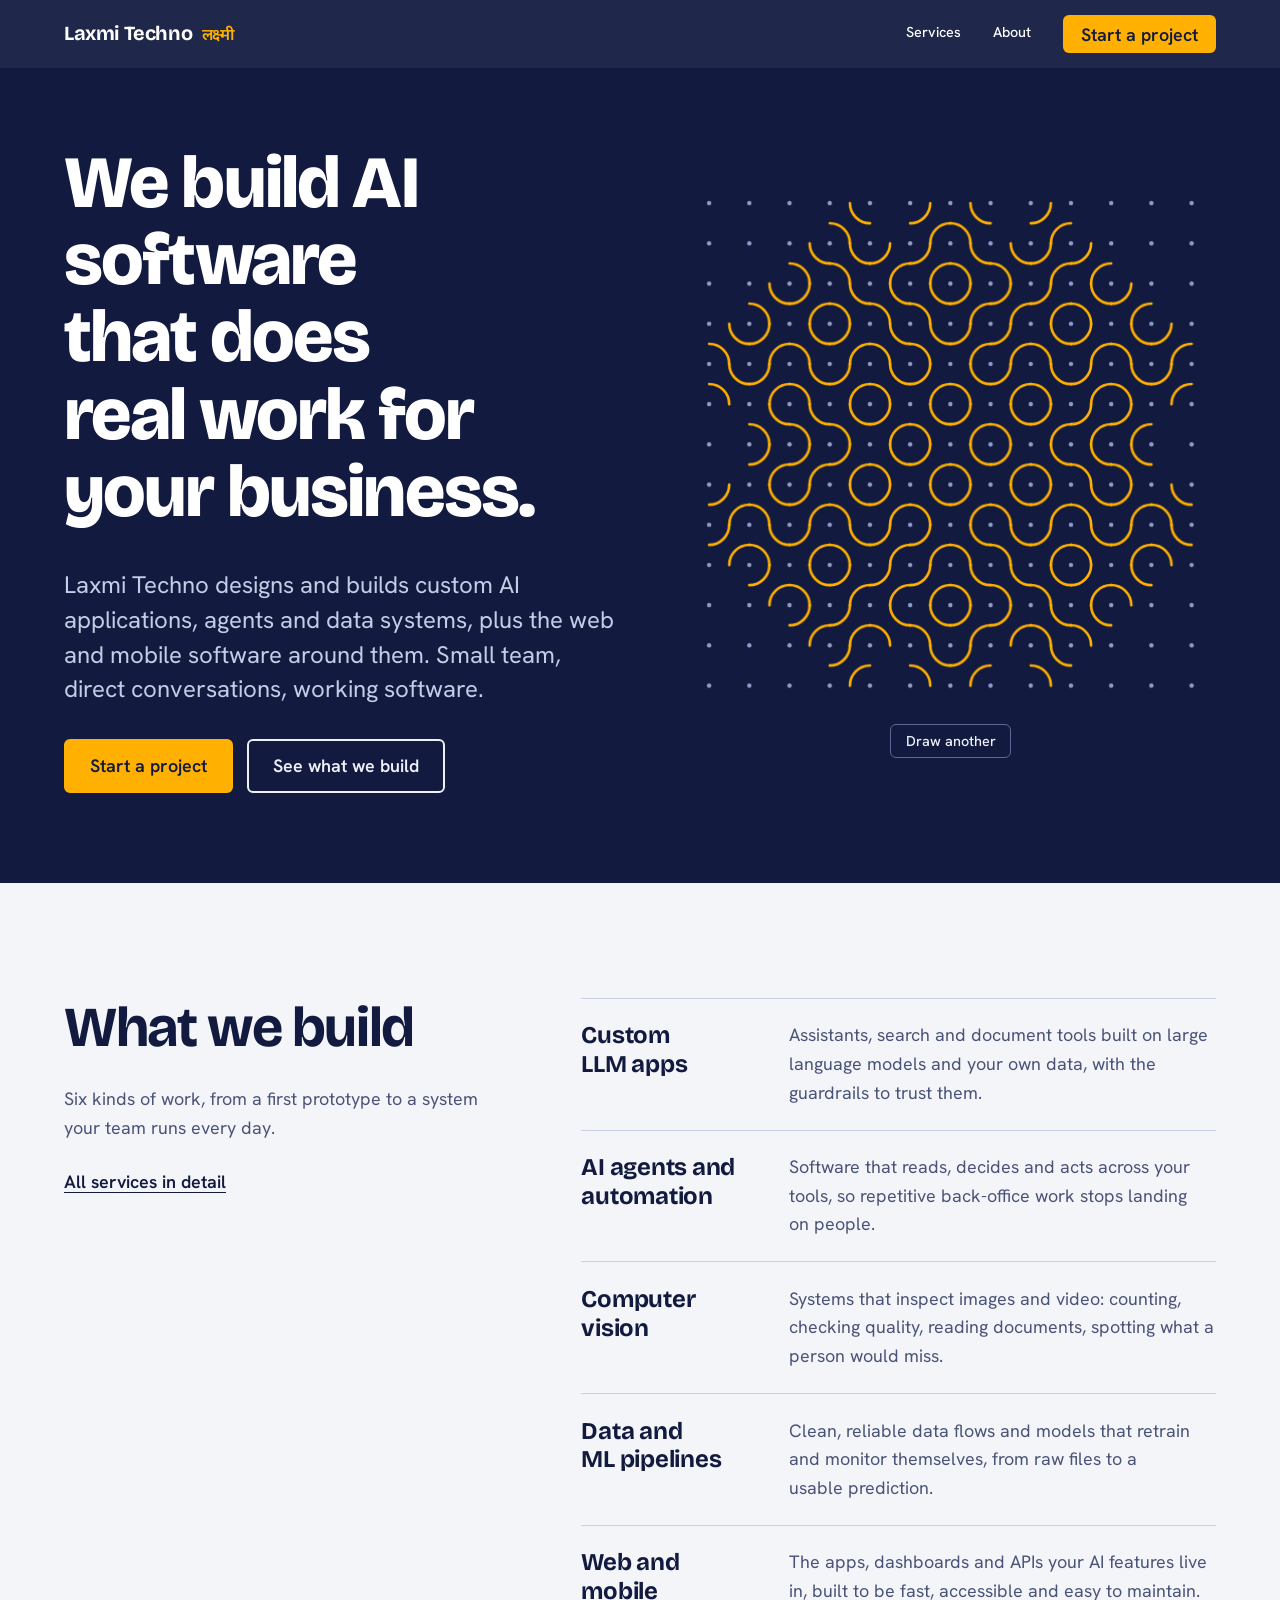
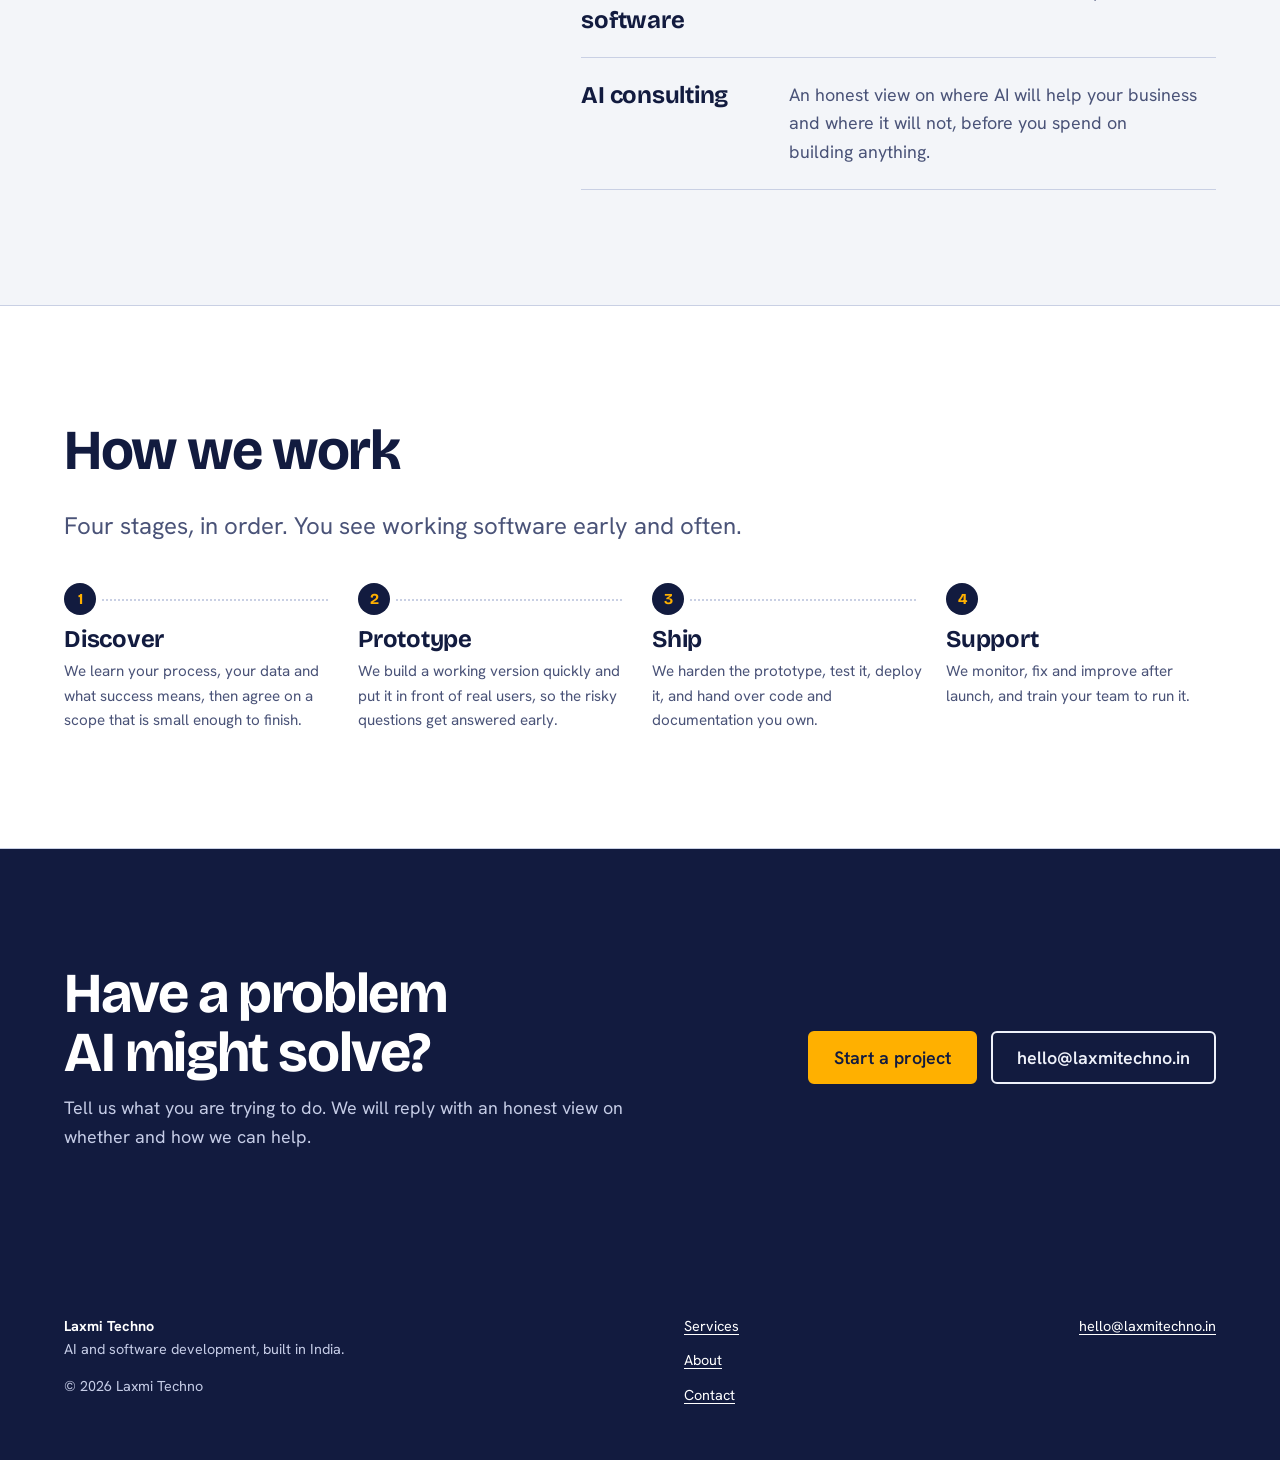
==== index.html @ ea424ab6 "Launch Laxmi Techno website Co-Authored-By: Claude Sonnet 5.5 <noreply@anthropic.com>" ====
<!doctype html>
<html lang="en">
<head>
<meta charset="utf-8"><meta name="viewport" content="width=device-width,initial-scale=1">
<title>Laxmi Techno — AI and software development</title>
<meta name="description" content="Laxmi Techno — AI and software development. We build custom LLM apps, AI agents, computer vision, data pipelines and web and mobile software for businesses.">
<link rel="canonical" href="https://laxmitechno.in/">
<link rel="icon" href="/assets/favicon.svg" type="image/svg+xml">
<link rel="preconnect" href="https://fonts.googleapis.com"><link rel="preconnect" href="https://fonts.gstatic.com" crossorigin>
<link href="https://fonts.googleapis.com/css2?family=Bricolage+Grotesque:opsz,wght@12..96,500;12..96,700;12..96,800&family=Hanken+Grotesk:wght@400;500;600&family=Noto+Sans+Devanagari:wght@600&display=swap" rel="stylesheet">
<link rel="stylesheet" href="/css/base.css">
<link rel="stylesheet" href="/css/home.css">
<meta name="theme-color" content="#121B3F">
<meta property="og:site_name" content="Laxmi Techno"><meta property="og:image" content="https://laxmitechno.in/assets/og.svg">
<meta property="og:title" content="Laxmi Techno — AI and software development">
<meta property="og:description" content="We build AI software that does real work for your business.">
<meta property="og:url" content="https://laxmitechno.in/">
<script type="application/ld+json">{"@context":"https://schema.org","@type":"Organization","name":"Laxmi Techno","url":"https://laxmitechno.in","email":"hello@laxmitechno.in","description":"AI and software development: custom LLM apps, AI agents, computer vision, data pipelines, and web and mobile software."}</script>
</head>
<body>
<a class="skip" href="#main">Skip to content</a>
<header class="site-header"><div class="wrap">
  <a class="brand" href="/">Laxmi Techno <span class="deva" lang="hi" aria-hidden="true">लक्ष्मी</span></a>
  <nav class="nav" aria-label="Main">
    <a href="/services.html">Services</a><a href="/about.html">About</a>
    <a class="btn" href="/contact.html">Start a project</a>
  </nav>
</div></header>
<main id="main">

<section class="home-hero dark" aria-labelledby="hero-title">
  <div class="wrap">
    <div>
      <h1 id="hero-title">We build AI software that does real work for your business.</h1>
      <p class="lede">Laxmi Techno designs and builds custom AI applications, agents and data systems, plus the web and mobile software around them. Small team, direct conversations, working software.</p>
      <div class="home-actions">
        <a class="btn" href="/contact.html">Start a project</a>
        <a class="btn ghost" href="/services.html">See what we build</a>
      </div>
    </div>
    <div class="home-stage">
      <svg id="kolam" class="kolam" aria-hidden="true" focusable="false"></svg>
      <div class="home-stage-foot"><button type="button" class="home-redraw" id="kolam-redraw">Draw another</button></div>
    </div>
  </div>
</section>

<section class="section" aria-labelledby="cap-title">
  <div class="wrap home-cap">
    <div class="home-cap-head">
      <h2 id="cap-title">What we build</h2>
      <p>Six kinds of work, from a first prototype to a system your team runs every day.</p>
      <a class="home-more" href="/services.html">All services in detail</a>
    </div>
    <ul class="home-cap-list">
      <li><h3>Custom LLM apps</h3><p>Assistants, search and document tools built on large language models and your own data, with the guardrails to trust them.</p></li>
      <li><h3>AI agents and automation</h3><p>Software that reads, decides and acts across your tools, so repetitive back-office work stops landing on people.</p></li>
      <li><h3>Computer vision</h3><p>Systems that inspect images and video: counting, checking quality, reading documents, spotting what a person would miss.</p></li>
      <li><h3>Data and ML pipelines</h3><p>Clean, reliable data flows and models that retrain and monitor themselves, from raw files to a usable prediction.</p></li>
      <li><h3>Web and mobile software</h3><p>The apps, dashboards and APIs your AI features live in, built to be fast, accessible and easy to maintain.</p></li>
      <li><h3>AI consulting</h3><p>An honest view on where AI will help your business and where it will not, before you spend on building anything.</p></li>
    </ul>
  </div>
</section>

<section class="section home-process" aria-labelledby="process-title">
  <div class="wrap">
    <h2 id="process-title">How we work</h2>
    <p class="lede">Four stages, in order. You see working software early and often.</p>
    <ol class="home-steps">
      <li><h3>Discover</h3><p>We learn your process, your data and what success means, then agree on a scope that is small enough to finish.</p></li>
      <li><h3>Prototype</h3><p>We build a working version quickly and put it in front of real users, so the risky questions get answered early.</p></li>
      <li><h3>Ship</h3><p>We harden the prototype, test it, deploy it, and hand over code and documentation you own.</p></li>
      <li><h3>Support</h3><p>We monitor, fix and improve after launch, and train your team to run it.</p></li>
    </ol>
  </div>
</section>

<section class="section home-close dark" aria-labelledby="close-title">
  <div class="wrap">
    <div>
      <h2 id="close-title">Have a problem AI might solve?</h2>
      <p>Tell us what you are trying to do. We will reply with an honest view on whether and how we can help.</p>
    </div>
    <div class="home-actions">
      <a class="btn" href="/contact.html">Start a project</a>
      <a class="btn ghost" href="mailto:hello@laxmitechno.in">hello@laxmitechno.in</a>
    </div>
  </div>
</section>

</main>
<footer class="site-footer"><div class="wrap">
  <div><strong style="color:#fff">Laxmi Techno</strong><p>AI and software development, built in India.</p><p>&copy; <span id="yr">2026</span> Laxmi Techno</p></div>
  <ul><li><a href="/services.html">Services</a></li><li><a href="/about.html">About</a></li><li><a href="/contact.html">Contact</a></li></ul>
  <ul><li><a href="mailto:hello@laxmitechno.in">hello@laxmitechno.in</a></li></ul>
</div></footer>
<script>document.getElementById('yr').textContent=new Date().getFullYear()</script>
<script src="/js/kolam.js"></script>
</body>
</html>
---- css/base.css ----
/* Laxmi Techno — shared design system. Pages add their own css file on top; never edit this file from a page task. */
:root{
  --indigo:#121B3F;      /* indigo-dye ink: dark surfaces, text */
  --indigo-2:#1E2B63;    /* raised dark surface */
  --chalk:#F3F5F9;       /* page ground (cool chalk, not cream) */
  --paper:#FFFFFF;
  --marigold:#FFB000;    /* primary accent, the kolam line */
  --rani:#D6246E;        /* rare second accent: errors, one highlight per page max */
  --mist:#C9D0E4;        /* hairlines on light */
  --ink-soft:#4A5378;    /* secondary text on light (AA on chalk) */
  --f-display:"Bricolage Grotesque",system-ui,sans-serif;
  --f-body:"Hanken Grotesk",system-ui,sans-serif;
  --f-deva:"Noto Sans Devanagari","Kohinoor Devanagari",sans-serif;
  --step--1:clamp(.84rem,.82rem + .1vw,.9rem);
  --step-0:clamp(1rem,.96rem + .2vw,1.125rem);
  --step-1:clamp(1.25rem,1.15rem + .5vw,1.5rem);
  --step-2:clamp(1.6rem,1.4rem + 1vw,2.2rem);
  --step-3:clamp(2.1rem,1.6rem + 2.4vw,3.6rem);
  --step-4:clamp(2.8rem,1.8rem + 5vw,6.2rem);
  --gutter:clamp(1.25rem,4vw,3rem);
  --max:72rem;
  --r:6px;
}
*,*::before,*::after{box-sizing:border-box}
html{scroll-behavior:smooth;-webkit-text-size-adjust:100%}
body{margin:0;background:var(--chalk);color:var(--indigo);font:400 var(--step-0)/1.6 var(--f-body);-webkit-font-smoothing:antialiased}
img,svg,canvas{display:block;max-width:100%}
h1,h2,h3{font-family:var(--f-display);font-weight:700;line-height:1.05;letter-spacing:-.025em;margin:0 0 .5em;text-wrap:balance}
h1{font-size:var(--step-4)} h2{font-size:var(--step-3)} h3{font-size:var(--step-1);letter-spacing:-.01em;line-height:1.2}
p{margin:0 0 1em;max-width:62ch;text-wrap:pretty}
a{color:inherit;text-underline-offset:.2em;text-decoration-thickness:1px}
a:hover{text-decoration-thickness:2px}
:focus-visible{outline:3px solid var(--marigold);outline-offset:3px;border-radius:2px}
.dark :focus-visible{outline-color:var(--marigold)}
.wrap{width:min(100% - 2*var(--gutter),var(--max));margin-inline:auto}
.section{padding-block:clamp(4rem,9vw,8rem)}
.dark{background:var(--indigo);color:#EEF1FA}
.dark p{color:#C5CCE6}
.lede{font-size:var(--step-1);line-height:1.45;color:var(--ink-soft)}
.dark .lede{color:#C5CCE6}
.skip{position:absolute;left:-999px;top:0;background:var(--marigold);color:var(--indigo);padding:.6rem 1rem;z-index:100}
.skip:focus{left:var(--gutter)}

/* header */
.site-header{position:sticky;top:0;z-index:50;background:rgba(18,27,63,.94);backdrop-filter:blur(8px);color:#fff}
.site-header .wrap{display:flex;align-items:center;justify-content:space-between;gap:1.5rem;min-height:4.25rem}
.brand{display:flex;align-items:baseline;gap:.6rem;text-decoration:none;font:700 1.25rem/1 var(--f-display);letter-spacing:-.02em}
.brand .deva{font:600 1rem/1 var(--f-deva);color:var(--marigold)}
.nav{display:flex;align-items:center;gap:clamp(1rem,2.5vw,2rem);font-size:var(--step--1);font-weight:500}
.nav a{text-decoration:none;padding:.4rem 0;border-bottom:2px solid transparent}
.nav a:hover,.nav a[aria-current="page"]{border-bottom-color:var(--marigold)}
.nav .btn{border-bottom:0;padding:.55rem 1rem}
@media(max-width:44rem){.nav a:not(.btn){display:none}}
@media(max-width:26rem){.brand .deva{display:none}.nav .btn{padding:.5rem .8rem;white-space:nowrap}}

/* buttons */
.btn{display:inline-block;background:var(--marigold);color:var(--indigo);font:600 var(--step-0)/1 var(--f-body);padding:1rem 1.5rem;border-radius:var(--r);text-decoration:none;border:2px solid var(--marigold);cursor:pointer;transition:background .15s,transform .15s}
.btn:hover{background:#FFC233;text-decoration:none}
.btn:active{transform:translateY(1px)}
.btn.ghost{background:transparent;color:inherit;border-color:currentColor}
.btn.ghost:hover{background:rgba(255,176,0,.12)}

/* footer */
.site-footer{background:var(--indigo);color:#C5CCE6;padding-block:3rem;font-size:var(--step--1)}
.site-footer .wrap{display:flex;flex-wrap:wrap;justify-content:space-between;gap:2rem}
.site-footer a{color:#fff}
.site-footer ul{list-style:none;margin:0;padding:0;display:grid;gap:.4rem}

@media(prefers-reduced-motion:reduce){*,*::before,*::after{animation:none!important;transition:none!important;scroll-behavior:auto!important}}
---- css/home.css ----
/* Home page styles. Everything is scoped under .home-* to avoid clashing with base.css. */

/* ---- hero ---- */
.home-hero{padding-block:clamp(2.5rem,6vw,5rem) clamp(3rem,7vw,6rem);overflow:hidden}
.home-hero .wrap{display:grid;gap:clamp(2rem,5vw,4rem);align-items:center}
@media(min-width:56rem){.home-hero .wrap{grid-template-columns:minmax(0,1.05fr) minmax(0,1fr)}}
.home-hero h1{font-size:clamp(2.4rem,1.5rem + 4vw,4.6rem);font-weight:800;color:#fff;max-width:15ch}
.home-hero .lede{max-width:46ch;margin-bottom:2rem}
.home-actions{display:flex;flex-wrap:wrap;gap:.9rem}
.home-stage{position:relative;justify-self:center;width:min(100%,34rem);cursor:crosshair}
.kolam{width:100%;height:auto;aspect-ratio:1;overflow:visible}
.kolam-lines path{fill:none;stroke:var(--marigold);stroke-width:2.6;stroke-linecap:round;opacity:0}
.kolam-lines.is-drawn path{opacity:1}
.kolam-lines.is-drawing path{stroke-dasharray:1;stroke-dashoffset:1;animation:home-draw 1.1s cubic-bezier(.5,0,.2,1) var(--d,0s) forwards}
@keyframes home-draw{0%{opacity:1;stroke-dashoffset:1}100%{opacity:1;stroke-dashoffset:0}}
.kolam-dot{fill:#8F9BCB;fill:color-mix(in srgb,#FFB000 calc(var(--w)*100%),#8F9BCB);--w:0;transform-box:fill-box;transform-origin:center;transform:scale(calc(1 + var(--w)*1.6));transition:transform .2s}
.home-redraw{display:inline-flex;align-items:center;gap:.5rem;margin-top:.9rem;padding:.55rem .9rem;font:500 var(--step--1)/1 var(--f-body);color:#EEF1FA;background:transparent;border:1px solid #5C6896;border-radius:var(--r);cursor:pointer}
.home-redraw:hover{border-color:var(--marigold);color:#fff}
.home-stage-foot{display:flex;justify-content:center}

/* ---- capabilities: ruled list, not cards ---- */
.home-cap{display:grid;gap:2rem 4rem}
@media(min-width:56rem){.home-cap{grid-template-columns:minmax(0,5fr) minmax(0,7fr)}.home-cap-head{position:sticky;top:6rem;align-self:start}}
.home-cap-head p{color:var(--ink-soft)}
.home-cap-list{list-style:none;margin:0;padding:0;border-top:1px solid var(--mist)}
.home-cap-list li{display:grid;gap:.25rem 2rem;padding-block:1.4rem;border-bottom:1px solid var(--mist)}
@media(min-width:40rem){.home-cap-list li{grid-template-columns:minmax(0,11rem) minmax(0,1fr)}}
.home-cap-list h3{margin:0;font-size:var(--step-1)}
.home-cap-list p{margin:0;color:var(--ink-soft)}
.home-more{display:inline-block;margin-top:.5rem;font-weight:600}

/* ---- how we work: a real sequence on a dotted thread ---- */
.home-process{background:var(--paper);border-block:1px solid var(--mist)}
.home-steps{list-style:none;margin:2.5rem 0 0;padding:0;display:grid;gap:2rem;counter-reset:step}
@media(min-width:48rem){.home-steps{grid-template-columns:repeat(4,1fr);gap:1.5rem}}
.home-steps li{position:relative;padding-top:2.6rem;counter-increment:step}
.home-steps li::before{content:counter(step);position:absolute;top:0;left:0;width:2rem;height:2rem;border-radius:50%;background:var(--indigo);color:var(--marigold);display:grid;place-items:center;font:700 .95rem/1 var(--f-display)}
.home-steps li::after{content:"";position:absolute;top:1rem;left:2.4rem;right:.4rem;border-top:2px dotted var(--mist)}
.home-steps li:last-child::after{display:none}
@media(max-width:47.99rem){
  .home-steps li{padding:0 0 0 3rem}
  .home-steps li::after{top:2.4rem;bottom:-1.6rem;left:1rem;right:auto;border-top:0;border-left:2px dotted var(--mist)}
}
.home-steps h3{margin-bottom:.35rem}
.home-steps p{margin:0;color:var(--ink-soft);font-size:var(--step--1);font-size:max(.95rem,var(--step--1))}

/* ---- closing band ---- */
.home-close .wrap{display:grid;gap:1.5rem 3rem;align-items:center}
@media(min-width:56rem){.home-close .wrap{grid-template-columns:minmax(0,1fr) auto}}
.home-close h2{margin:0;max-width:20ch;color:#fff;font-size:var(--step-3)}
.home-close p{margin:.75rem 0 0}
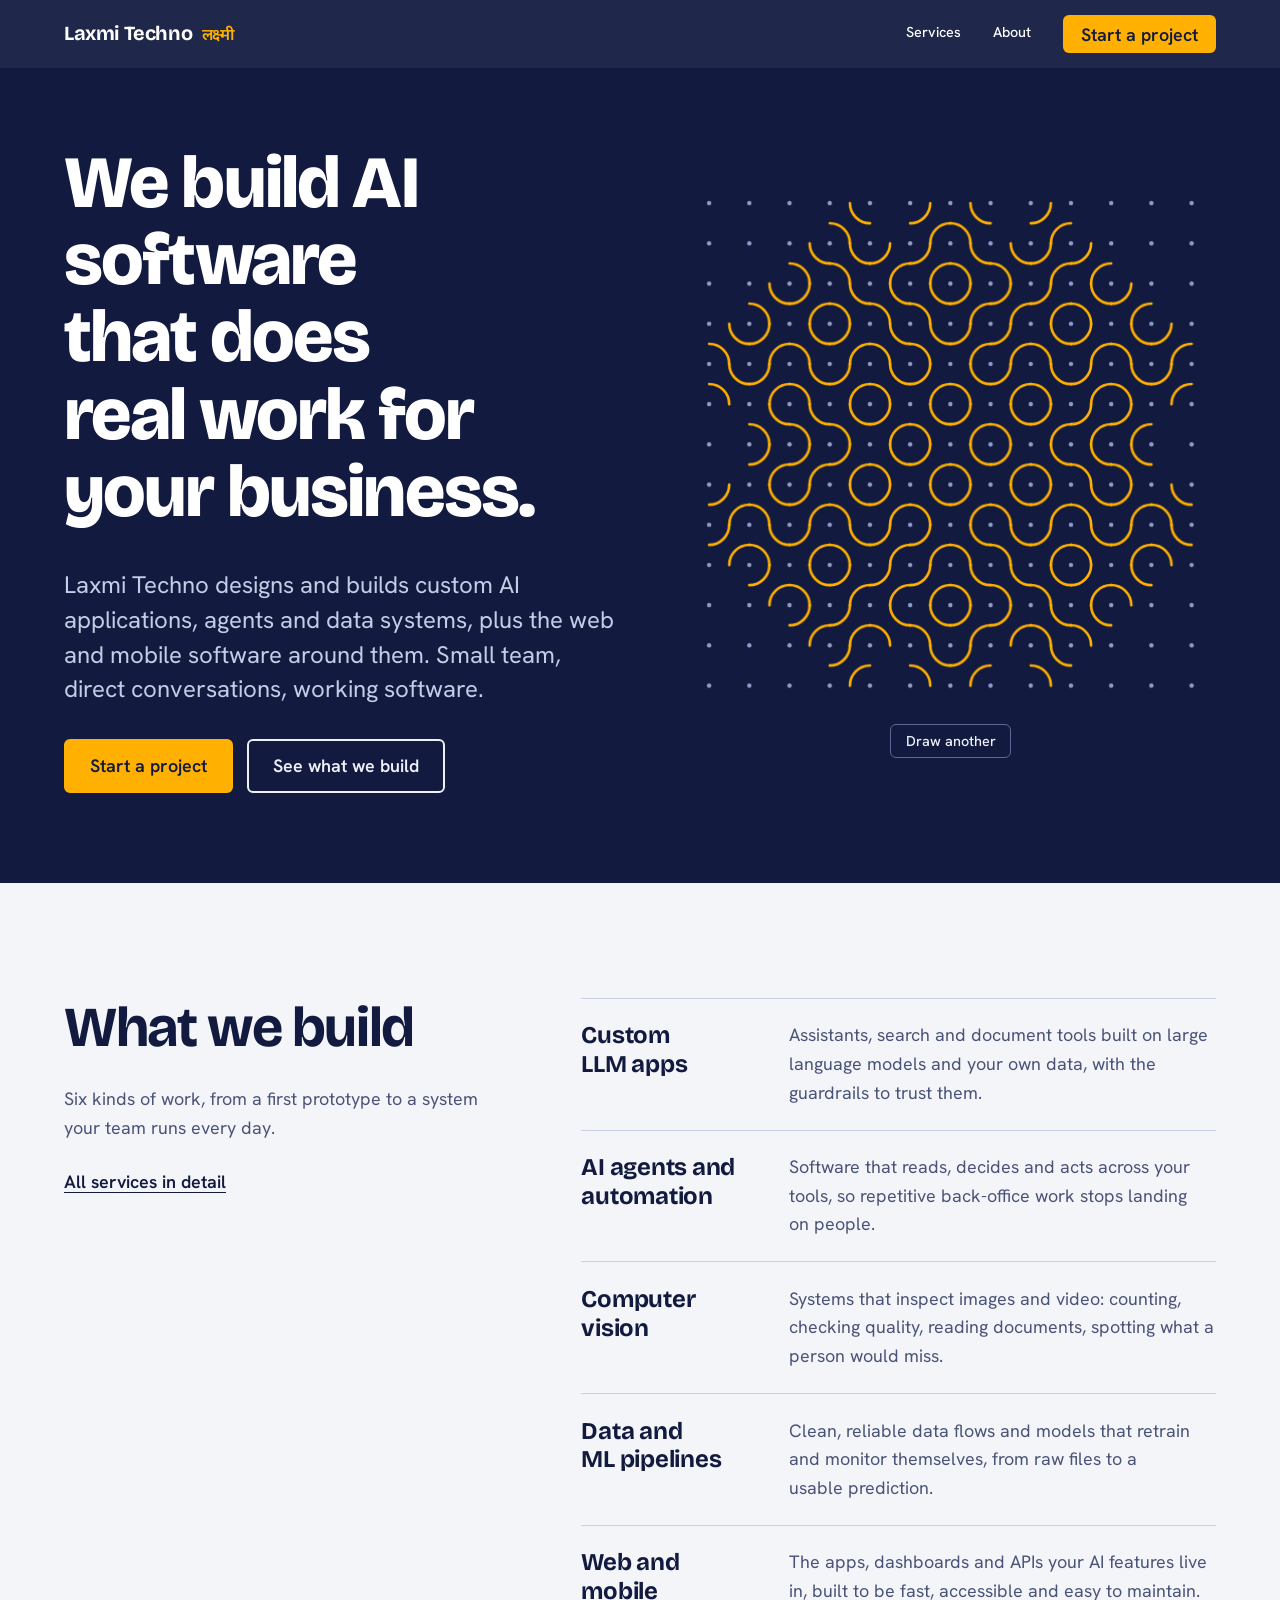
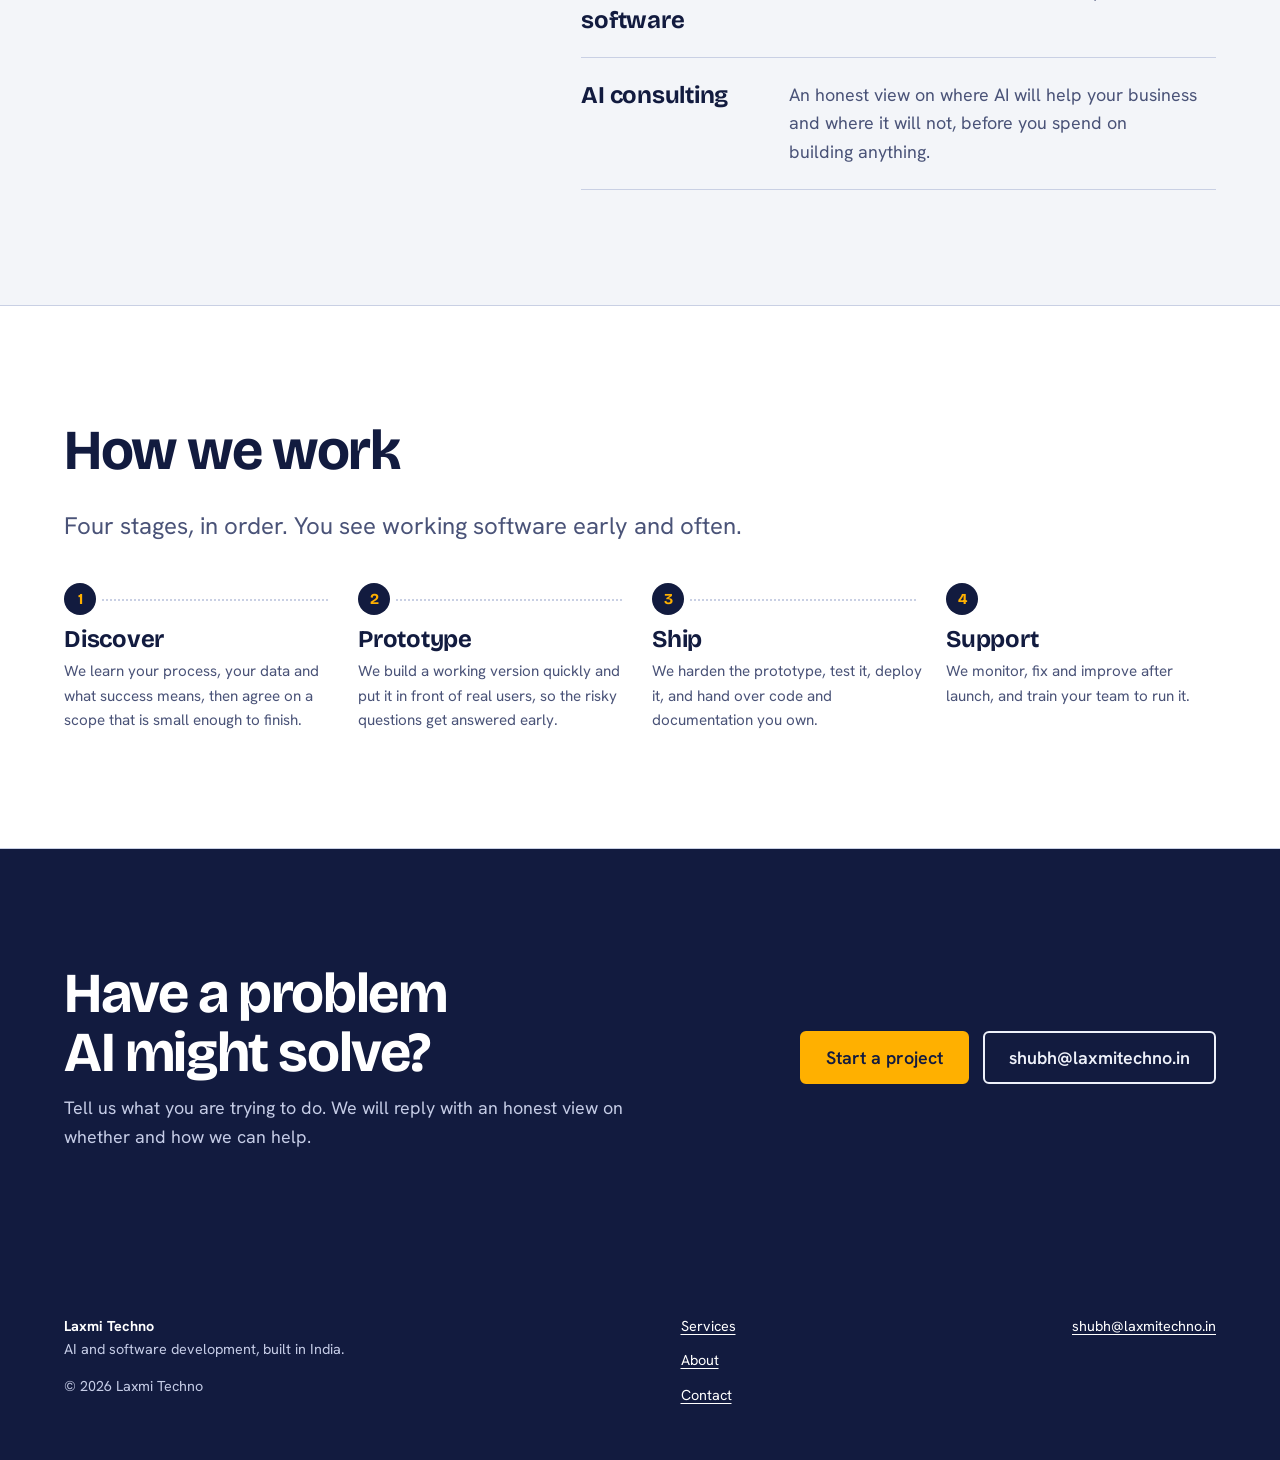
==== commit b1dee2a4: "Use shubh@laxmitechno.in as contact address Co-Authored-By: Claude Sonnet 5.5 <noreply@anthropic.com" ====
--- a/index.html
+++ b/index.html
@@ -15,7 +15,7 @@
 <meta property="og:title" content="Laxmi Techno — AI and software development">
 <meta property="og:description" content="We build AI software that does real work for your business.">
 <meta property="og:url" content="https://laxmitechno.in/">
-<script type="application/ld+json">{"@context":"https://schema.org","@type":"Organization","name":"Laxmi Techno","url":"https://laxmitechno.in","email":"hello@laxmitechno.in","description":"AI and software development: custom LLM apps, AI agents, computer vision, data pipelines, and web and mobile software."}</script>
+<script type="application/ld+json">{"@context":"https://schema.org","@type":"Organization","name":"Laxmi Techno","url":"https://laxmitechno.in","email":"shubh@laxmitechno.in","description":"AI and software development: custom LLM apps, AI agents, computer vision, data pipelines, and web and mobile software."}</script>
 </head>
 <body>
 <a class="skip" href="#main">Skip to content</a>
@@ -84,7 +84,7 @@
     </div>
     <div class="home-actions">
       <a class="btn" href="/contact.html">Start a project</a>
-      <a class="btn ghost" href="mailto:hello@laxmitechno.in">hello@laxmitechno.in</a>
+      <a class="btn ghost" href="mailto:shubh@laxmitechno.in">shubh@laxmitechno.in</a>
     </div>
   </div>
 </section>
@@ -93,7 +93,7 @@
 <footer class="site-footer"><div class="wrap">
   <div><strong style="color:#fff">Laxmi Techno</strong><p>AI and software development, built in India.</p><p>&copy; <span id="yr">2026</span> Laxmi Techno</p></div>
   <ul><li><a href="/services.html">Services</a></li><li><a href="/about.html">About</a></li><li><a href="/contact.html">Contact</a></li></ul>
-  <ul><li><a href="mailto:hello@laxmitechno.in">hello@laxmitechno.in</a></li></ul>
+  <ul><li><a href="mailto:shubh@laxmitechno.in">shubh@laxmitechno.in</a></li></ul>
 </div></footer>
 <script>document.getElementById('yr').textContent=new Date().getFullYear()</script>
 <script src="/js/kolam.js"></script>
